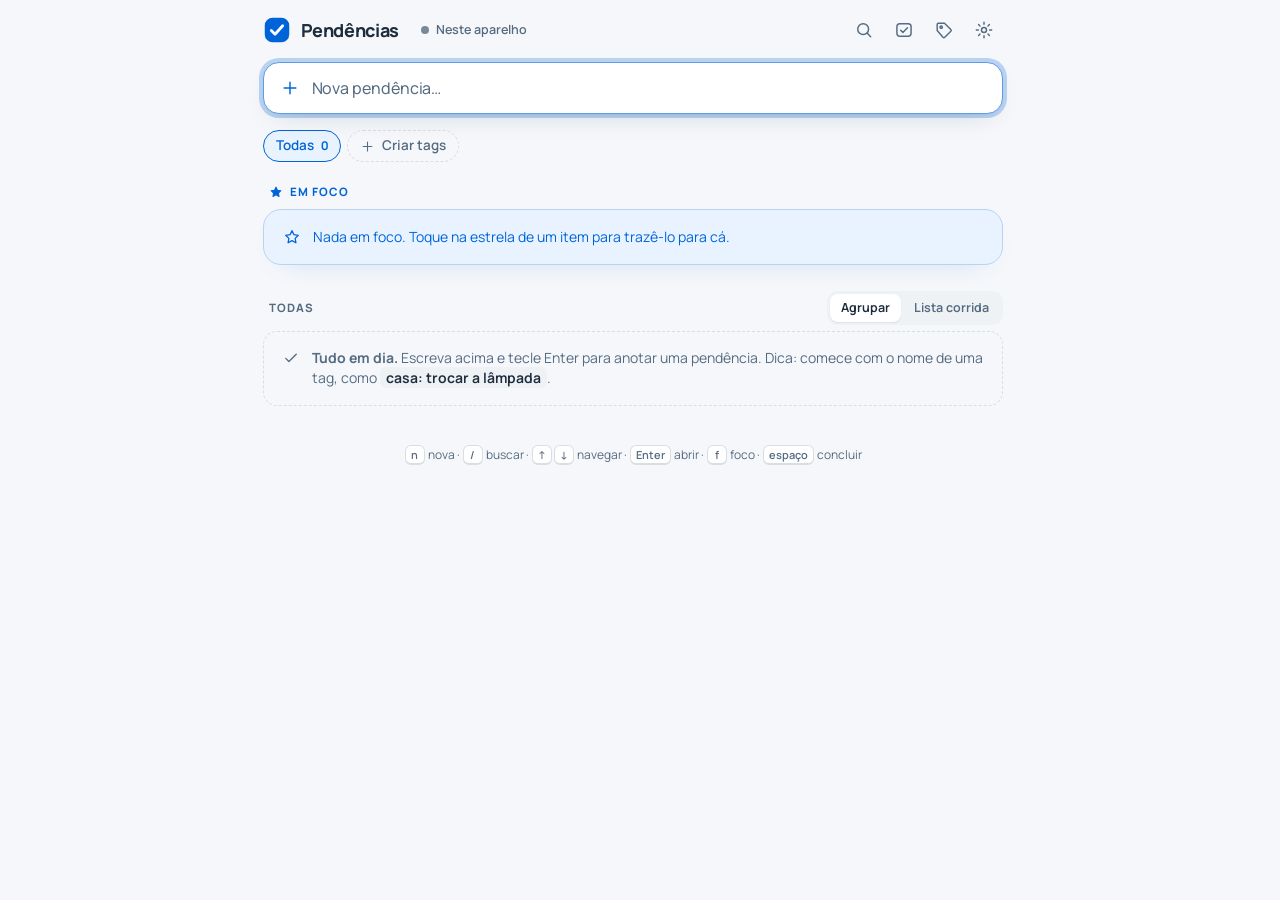
==== index.html @ 764d443d "Fatias 3 e 4: app local, paleta e sincronização" ====
<!doctype html>
<html lang="pt-BR">
<head>
  <meta charset="utf-8">
  <meta name="viewport" content="width=device-width, initial-scale=1, viewport-fit=cover">
  <title>Pendências</title>
  <meta name="description" content="Suas pendências, num lugar só.">
  <meta name="theme-color" content="#f5f7fa" media="(prefers-color-scheme: light)">
  <meta name="theme-color" content="#1c1f24" media="(prefers-color-scheme: dark)">
  <meta name="color-scheme" content="light dark">
  <link rel="icon" href="icons/icon.svg" type="image/svg+xml">
  <link rel="preload" href="fonts/manrope-var.woff2" as="font" type="font/woff2" crossorigin>
  <link rel="stylesheet" href="css/app.css">
  <script>
    // Tema antes do primeiro desenho, para não piscar.
    try {
      const t = localStorage.getItem('pend.tema');
      if (t === 'claro') document.documentElement.dataset.theme = 'light';
      if (t === 'escuro') document.documentElement.dataset.theme = 'dark';
    } catch (_) {}
  </script>
  <script type="module" src="js/app.js"></script>
</head>
<body>
  <svg width="0" height="0" style="position:absolute" aria-hidden="true">
    <defs>
      <symbol id="i-check" viewBox="0 0 24 24"><path d="M5 12.5l4.2 4.2L19 7"/></symbol>
      <symbol id="i-star" viewBox="0 0 24 24"><path d="M12 3.6l2.6 5.3 5.8.85-4.2 4.1 1 5.8L12 16.9l-5.2 2.75 1-5.8-4.2-4.1 5.8-.85z"/></symbol>
      <symbol id="i-search" viewBox="0 0 24 24"><circle cx="11" cy="11" r="6.5"/><path d="M20 20l-4.3-4.3"/></symbol>
      <symbol id="i-done" viewBox="0 0 24 24"><rect x="3.5" y="4.5" width="17" height="15" rx="3.5"/><path d="M8 12.2l2.7 2.7L16.2 9.4"/></symbol>
      <symbol id="i-tag" viewBox="0 0 24 24"><path d="M3.8 12.6V5.3c0-.8.7-1.5 1.5-1.5h7.3l7.6 7.6c.6.6.6 1.5 0 2.1l-7.3 7.3c-.6.6-1.5.6-2.1 0z"/><circle cx="8.6" cy="8.6" r="1.4"/></symbol>
      <symbol id="i-gear" viewBox="0 0 24 24"><circle cx="12" cy="12" r="3"/><path d="M12 2.8v2.4M12 18.8v2.4M21.2 12h-2.4M5.2 12H2.8M18.5 5.5l-1.7 1.7M7.2 16.8l-1.7 1.7M18.5 18.5l-1.7-1.7M7.2 7.2L5.5 5.5"/></symbol>
      <symbol id="i-note" viewBox="0 0 24 24"><path d="M5 5.5h14v10H10l-5 4z"/></symbol>
      <symbol id="i-wait" viewBox="0 0 24 24"><circle cx="12" cy="12" r="8.5"/><path d="M12 7.5V12l3 2"/></symbol>
      <symbol id="i-cal" viewBox="0 0 24 24"><rect x="4" y="5.5" width="16" height="14.5" rx="3"/><path d="M4 10h16M8.5 3.5v4M15.5 3.5v4"/></symbol>
      <symbol id="i-trash" viewBox="0 0 24 24"><path d="M4.5 7h15M10 7V4.8h4V7M6.5 7l.9 12.2c.1.8.7 1.3 1.5 1.3h6.2c.8 0 1.4-.5 1.5-1.3L17.5 7"/></symbol>
      <symbol id="i-x" viewBox="0 0 24 24"><path d="M6.5 6.5l11 11M17.5 6.5l-11 11"/></symbol>
      <symbol id="i-grip" viewBox="0 0 24 24"><circle cx="9" cy="7" r="1.2"/><circle cx="15" cy="7" r="1.2"/><circle cx="9" cy="12" r="1.2"/><circle cx="15" cy="12" r="1.2"/><circle cx="9" cy="17" r="1.2"/><circle cx="15" cy="17" r="1.2"/></symbol>
      <symbol id="i-chevron-up" viewBox="0 0 24 24"><path d="M6.5 14.5L12 9l5.5 5.5"/></symbol>
      <symbol id="i-plus"viewBox="0 0 24 24"><path d="M12 5v14M5 12h14"/></symbol>
      <symbol id="i-group" viewBox="0 0 24 24"><path d="M4 6h7M4 10.5h16M4 15h16M4 19.5h16" /></symbol>
      <symbol id="i-flat" viewBox="0 0 24 24"><path d="M4 6h16M4 10.5h16M4 15h16M4 19.5h16"/></symbol>
      <symbol id="i-undo" viewBox="0 0 24 24"><path d="M9 7L4.5 11.5 9 16"/><path d="M5 11.5h9.5a5 5 0 010 10H12"/></symbol>
      <symbol id="i-cloud" viewBox="0 0 24 24"><path d="M7.5 18.5h9.8a3.7 3.7 0 00.5-7.4 5.6 5.6 0 00-10.9-1.4A4.4 4.4 0 007.5 18.5z"/></symbol>
      <!-- Estilo inline com variáveis: seletores da página não alcançam o conteúdo de <use>. -->
      <symbol id="i-mark" viewBox="0 0 32 32"><rect x="2" y="2" width="28" height="28" rx="9" style="fill: var(--accent); stroke: none"/><path d="M9.5 16.5l4.3 4.3 8.7-9.6" style="stroke: var(--accent-ink); stroke-width: 3.2"/></symbol>
    </defs>
  </svg>

  <div class="app">
    <header class="topbar">
      <div class="bar">
        <a class="brand" href="./" aria-label="Pendências">
          <svg class="brand-mark" aria-hidden="true"><use href="#i-mark"/></svg>
          <span class="brand-name">Pendências</span>
        </a>
        <button class="sync" id="sync" type="button" data-state="local" title="Dados só neste aparelho">
          <span class="sync-dot"></span><span class="sync-label">Neste aparelho</span>
        </button>
        <nav class="tools" aria-label="Ferramentas">
          <button class="icon-btn" id="btn-busca" type="button" title="Buscar ( / )" aria-label="Buscar"><svg><use href="#i-search"/></svg></button>
          <button class="icon-btn" data-panel="concluidas" type="button" title="Concluídas" aria-label="Concluídas"><svg><use href="#i-done"/></svg></button>
          <button class="icon-btn" data-panel="tags" type="button" title="Tags" aria-label="Tags"><svg><use href="#i-tag"/></svg></button>
          <button class="icon-btn" data-panel="config" type="button" title="Configurações" aria-label="Configurações"><svg><use href="#i-gear"/></svg></button>
        </nav>
      </div>

      <!-- Um formulário por campo: com dois campos de texto e sem botão de envio no mesmo form,
           o navegador não envia ao apertar Enter (regra de "implicit submission" do HTML). -->
      <div class="capture">
        <form id="capture" autocomplete="off">
          <label class="capture-field" data-mode="nova">
            <svg class="capture-icon" aria-hidden="true"><use href="#i-plus"/></svg>
            <input id="capture-input" type="text" enterkeyhint="send" spellcheck="true"
                   placeholder="Nova pendência…" aria-label="Nova pendência">
            <kbd class="capture-kbd" aria-hidden="true">n</kbd>
          </label>
        </form>
        <form id="busca" role="search" autocomplete="off">
          <label class="capture-field" data-mode="busca" hidden>
            <svg class="capture-icon" aria-hidden="true"><use href="#i-search"/></svg>
            <input id="search-input" type="search" enterkeyhint="search"
                   placeholder="Buscar em títulos e observações…" aria-label="Buscar">
            <button class="capture-close" id="search-close" type="button" aria-label="Fechar busca"><svg><use href="#i-x"/></svg></button>
          </label>
        </form>
      </div>
    </header>

    <main class="main" id="main">
      <div class="chips" id="chips" role="toolbar" aria-label="Filtrar por tag"></div>

      <section class="section section-focus" id="sec-foco" aria-labelledby="h-foco">
        <h2 class="section-title" id="h-foco"><svg aria-hidden="true"><use href="#i-star"/></svg>Em foco</h2>
        <div class="zone" id="foco"></div>
      </section>

      <section class="section section-all" id="sec-todas" aria-labelledby="h-todas">
        <div class="section-head">
          <h2 class="section-title" id="h-todas">Todas</h2>
          <div class="seg" id="modo" role="group" aria-label="Modo da lista">
            <button type="button" data-modo="agrupar">Agrupar</button>
            <button type="button" data-modo="corrida">Lista corrida</button>
          </div>
        </div>
        <div id="todas"></div>
      </section>

      <p class="hint" id="hint">
        <kbd>n</kbd> nova · <kbd>/</kbd> buscar · <kbd>↑</kbd><kbd>↓</kbd> navegar ·
        <kbd>Enter</kbd> abrir · <kbd>f</kbd> foco · <kbd>espaço</kbd> concluir
      </p>
    </main>
  </div>

  <dialog class="panel" id="panel" aria-labelledby="panel-title" autofocus tabindex="-1">
    <div class="panel-grab" aria-hidden="true"><span></span></div>
    <header class="panel-head">
      <h2 id="panel-title"></h2>
      <button class="icon-btn" type="button" data-close aria-label="Fechar"><svg><use href="#i-x"/></svg></button>
    </header>
    <div class="panel-body" id="panel-body"></div>
  </dialog>

  <div class="toasts" id="toasts" role="status" aria-live="polite"></div>
</body>
</html>
---- css/app.css ----
/* Pendências — estilos
   Tokens em :root (claro: "Azul limpo"), redefinidos para o escuro ("Grafite") em
   prefers-color-scheme e em [data-theme=dark]. Tabela completa em docs/DESENHO.md.
   Contraste: todo texto ≥ 4.5:1 sobre o fundo em que aparece; elementos gráficos ≥ 3:1. */

@font-face {
  font-family: 'Manrope';
  src: url('../fonts/manrope-var.woff2') format('woff2');
  font-weight: 200 800;
  font-style: normal;
  font-display: swap;
}

:root {
  color-scheme: light;
  --bg: #f5f7fa;
  --surface: #ffffff;
  --surface-2: #eff2f5;
  --surface-3: #e3e8ed;
  --line: #d9dee3;
  --line-soft: #eef0f2;
  --text: #1d2d3e;
  --text-2: #556b82;
  --muted: #556b82;      /* texto suave: #8396a8 não passa AA como texto → usa o secundário */
  --muted-ui: #78899c;   /* bordas/ícones (checkbox vazio, estrela apagada): #8396a8 → 3:1 */
  --done: #556b82;       /* concluído riscado: #8396a8 → AA */
  --accent: #0064d9;
  --accent-ink: #ffffff;
  --accent-soft: #e8f3ff;
  --ring: rgb(0 100 217 / .25);
  --focus-bg: #e8f3ff;
  --focus-line: #b5d4f4;
  --focus-ink: #0064d9;
  --focus-shadow: 0 10px 30px -22px rgb(0 100 217 / .45);
  --star: #0064d9;
  --danger: #aa0808;
  --danger-ink: #ffffff;
  --danger-soft: #fdecec;
  --warn: #b34d00;       /* prazo hoje: #c35500 dá 4.2:1 no fundo → escurecido */
  --ok-fg: #256f3a;  --ok-bg: #e7f4eb;
  --aviso-fg: #b34d00; --aviso-bg: #fff1e3;
  --espera-fg: #8a3fb0; --espera-bg: #f4ebfa;
  --mark: #ffe7a3;
  --backdrop: rgb(29 45 62 / .35);
  --toast-bg: #1d2d3e;
  --toast-ink: #ffffff;
  --toast-acao: #8cc4ff;
  --shadow-1: 0 1px 2px rgb(29 45 62 / .06), 0 1px 1px rgb(29 45 62 / .03);
  --shadow-2: 0 1px 2px rgb(29 45 62 / .06), 0 10px 28px -14px rgb(29 45 62 / .25);
  --shadow-3: 0 2px 6px rgb(29 45 62 / .08), 0 24px 48px -18px rgb(29 45 62 / .32);

  /* Tags: cor forte no texto, rótulo branco com borda tingida */
  --tag-borda: 32%;
  --c1-fg: #0064d9; --c1-bg: #ffffff;   /* azul */
  --c2-fg: #0e7c86; --c2-bg: #ffffff;   /* verde-água */
  --c3-fg: #256f3a; --c3-bg: #ffffff;   /* verde */
  --c4-fg: #5a6e12; --c4-bg: #ffffff;   /* oliva */
  --c5-fg: #c35500; --c5-bg: #ffffff;   /* laranja (era âmbar) */
  --c6-fg: #7a5230; --c6-bg: #ffffff;   /* marrom (era terracota) */
  --c7-fg: #b8336a; --c7-bg: #ffffff;   /* rosa */
  --c8-fg: #8a3fb0; --c8-bg: #ffffff;   /* violeta */

  --radius: 14px;
  --font: 'Manrope', ui-sans-serif, system-ui, -apple-system, 'Segoe UI', Roboto, sans-serif;
  --row-h: 34px;
  --gutter: 20px;
  --ease: cubic-bezier(.2, .8, .2, 1);
  --ease-pop: cubic-bezier(.34, 1.56, .64, 1);
}

@media (prefers-color-scheme: dark) {
  :root:not([data-theme="light"]) {
    color-scheme: dark;
    --bg: #1c1f24;
    --surface: #23272d;
    --surface-2: #2a2e35;
    --surface-3: #343941;
    --line: #2c3036;
    --line-soft: #2c3036;
    --text: #e8eaed;
    --text-2: #959ca5;   /* #8b929b dá 4.3:1 nos campos (#2a2e35) → clareado */
    --muted: #959ca5;    /* texto suave: #5d646d não passa AA como texto → usa o secundário */
    --muted-ui: #6e757e; /* bordas/ícones: #5d646d → 3:1 */
    --done: #959ca5;     /* concluído riscado: #5d646d → AA */
    --accent: #c8f169;
    --accent-ink: #1c1f24;
    --accent-soft: #2f3a1e;
    --ring: rgb(200 241 105 / .30);
    --focus-bg: #262b22;
    --focus-line: #4a5a2a;
    --focus-ink: #c8f169;
    --focus-shadow: none;
    --star: #c8f169;
    --danger: #ff8a80;
    --danger-ink: #1c1f24;
    --danger-soft: #3a2626;
    --warn: #ffb36b;
    --ok-fg: #8fdc9a;  --ok-bg: #2c3036;
    --aviso-fg: #ffb36b; --aviso-bg: #2c3036;
    --espera-fg: #d4a5ff; --espera-bg: #2c3036;
    --mark: #4a5a2a;
    --backdrop: rgb(0 0 0 / .55);
    --toast-bg: #e8eaed;
    --toast-ink: #1c1f24;
    --toast-acao: #0050ad;
    --shadow-1: 0 1px 2px rgb(0 0 0 / .3);
    --shadow-2: 0 1px 2px rgb(0 0 0 / .35), 0 12px 30px -14px rgb(0 0 0 / .6);
    --shadow-3: 0 2px 8px rgb(0 0 0 / .4), 0 24px 50px -16px rgb(0 0 0 / .7);
    --tag-borda: 0%;
    --c1-fg: #7fc7ff; --c1-bg: #2c3036;
    --c2-fg: #6fd6d6; --c2-bg: #2c3036;
    --c3-fg: #8fdc9a; --c3-bg: #2c3036;
    --c4-fg: #c8d97a; --c4-bg: #2c3036;
    --c5-fg: #ffb36b; --c5-bg: #2c3036;
    --c6-fg: #d9b38c; --c6-bg: #2c3036;
    --c7-fg: #ff9ec4; --c7-bg: #2c3036;
    --c8-fg: #d4a5ff; --c8-bg: #2c3036;
  }
}

:root[data-theme="dark"] {
  color-scheme: dark;
  --bg: #1c1f24;
  --surface: #23272d;
  --surface-2: #2a2e35;
  --surface-3: #343941;
  --line: #2c3036;
  --line-soft: #2c3036;
  --text: #e8eaed;
  --text-2: #959ca5;
  --muted: #959ca5;
  --muted-ui: #6e757e;
  --done: #959ca5;
  --accent: #c8f169;
  --accent-ink: #1c1f24;
  --accent-soft: #2f3a1e;
  --ring: rgb(200 241 105 / .30);
  --focus-bg: #262b22;
  --focus-line: #4a5a2a;
  --focus-ink: #c8f169;
  --focus-shadow: none;
  --star: #c8f169;
  --danger: #ff8a80;
  --danger-ink: #1c1f24;
  --danger-soft: #3a2626;
  --warn: #ffb36b;
  --ok-fg: #8fdc9a;  --ok-bg: #2c3036;
  --aviso-fg: #ffb36b; --aviso-bg: #2c3036;
  --espera-fg: #d4a5ff; --espera-bg: #2c3036;
  --mark: #4a5a2a;
  --backdrop: rgb(0 0 0 / .55);
  --toast-bg: #e8eaed;
  --toast-ink: #1c1f24;
  --toast-acao: #0050ad;
  --shadow-1: 0 1px 2px rgb(0 0 0 / .3);
  --shadow-2: 0 1px 2px rgb(0 0 0 / .35), 0 12px 30px -14px rgb(0 0 0 / .6);
  --shadow-3: 0 2px 8px rgb(0 0 0 / .4), 0 24px 50px -16px rgb(0 0 0 / .7);
  --tag-borda: 0%;
  --c1-fg: #7fc7ff; --c1-bg: #2c3036;
  --c2-fg: #6fd6d6; --c2-bg: #2c3036;
  --c3-fg: #8fdc9a; --c3-bg: #2c3036;
  --c4-fg: #c8d97a; --c4-bg: #2c3036;
  --c5-fg: #ffb36b; --c5-bg: #2c3036;
  --c6-fg: #d9b38c; --c6-bg: #2c3036;
  --c7-fg: #ff9ec4; --c7-bg: #2c3036;
  --c8-fg: #d4a5ff; --c8-bg: #2c3036;
}

[data-cor="c1"] { --fg: var(--c1-fg); --tbg: var(--c1-bg); }
[data-cor="c2"] { --fg: var(--c2-fg); --tbg: var(--c2-bg); }
[data-cor="c3"] { --fg: var(--c3-fg); --tbg: var(--c3-bg); }
[data-cor="c4"] { --fg: var(--c4-fg); --tbg: var(--c4-bg); }
[data-cor="c5"] { --fg: var(--c5-fg); --tbg: var(--c5-bg); }
[data-cor="c6"] { --fg: var(--c6-fg); --tbg: var(--c6-bg); }
[data-cor="c7"] { --fg: var(--c7-fg); --tbg: var(--c7-bg); }
[data-cor="c8"] { --fg: var(--c8-fg); --tbg: var(--c8-bg); }
[data-cor="nenhuma"] { --fg: var(--muted-ui); --tbg: var(--surface-2); }

/* ------------------------------------------------------------------ base */

*, *::before, *::after { box-sizing: border-box; }
html { -webkit-text-size-adjust: 100%; text-size-adjust: 100%; scrollbar-gutter: stable; }
body {
  margin: 0;
  min-height: 100dvh;
  background: var(--bg);
  color: var(--text);
  font-family: var(--font);
  font-size: 15px;
  line-height: 1.45;
  font-optical-sizing: auto;
  -webkit-font-smoothing: antialiased;
  -moz-osx-font-smoothing: grayscale;
  -webkit-tap-highlight-color: transparent;
  overflow-x: hidden;
}
button, input, textarea, select { font: inherit; color: inherit; }
button { cursor: pointer; background: none; border: 0; padding: 0; }
button:disabled { cursor: default; }
[hidden] { display: none !important; }
:focus-visible { outline: 2px solid var(--accent); outline-offset: 2px; border-radius: 8px; }
input:focus-visible, textarea:focus-visible { outline: none; }
.num { font-variant-numeric: tabular-nums; font-feature-settings: 'tnum' 1; }
mark { background: var(--mark); color: inherit; border-radius: 3px; padding: 0 1px; }
kbd {
  display: inline-grid; place-items: center;
  min-width: 20px; height: 20px; padding: 0 5px;
  font: 600 11px/1 var(--font);
  color: var(--muted);
  background: var(--surface);
  border: 1px solid var(--line);
  border-bottom-width: 2px;
  border-radius: 6px;
}

svg {
  width: 20px; height: 20px; flex: none;
  fill: none; stroke: currentColor; stroke-width: 1.75;
  stroke-linecap: round; stroke-linejoin: round;
}
#i-grip circle { fill: currentColor; stroke: none; }

.app {
  max-width: 780px;
  margin: 0 auto;
  padding: 0 var(--gutter) calc(48px + env(safe-area-inset-bottom));
  padding-left: max(var(--gutter), env(safe-area-inset-left));
  padding-right: max(var(--gutter), env(safe-area-inset-right));
}

/* ------------------------------------------------------------------ topo */

.topbar {
  position: sticky;
  top: 0;
  z-index: 20;
  margin: 0 calc(-1 * var(--gutter));
  padding: env(safe-area-inset-top) var(--gutter) 0;
  background: color-mix(in srgb, var(--bg) 86%, transparent);
  backdrop-filter: saturate(1.4) blur(14px);
  -webkit-backdrop-filter: saturate(1.4) blur(14px);
}

.bar { display: flex; align-items: center; gap: 12px; height: 60px; }

.brand {
  display: flex; align-items: center; gap: 10px;
  color: var(--text); text-decoration: none;
  font-weight: 750; font-size: 18px; letter-spacing: -.02em;
}
.brand-mark { width: 28px; height: 28px; }
.brand-mark .mark-bg { fill: var(--accent); stroke: none; }
.brand-mark .mark-check { stroke: var(--accent-ink); stroke-width: 3.2; }

.sync {
  display: inline-flex; align-items: center; gap: 7px;
  height: 26px; padding: 0 10px;
  font-size: 12.5px; font-weight: 600; color: var(--muted);
  border-radius: 999px;
  transition: background .15s, color .15s;
}
.sync:hover { background: var(--surface-2); color: var(--text); }
.sync-dot { width: 8px; height: 8px; border-radius: 50%; background: var(--muted-ui); transition: background .2s; }
.sync[data-state="ok"] .sync-dot { background: var(--ok-fg); }
.sync[data-state="pendente"] .sync-dot { background: var(--warn); }
.sync[data-state="sincronizando"] .sync-dot { background: var(--accent); animation: pulsar 1s ease-in-out infinite; }
.sync[data-state="offline"] .sync-dot { background: transparent; box-shadow: inset 0 0 0 1.5px var(--muted-ui); }
.sync[data-state="erro"] { color: var(--danger); }
.sync[data-state="erro"] .sync-dot { background: var(--danger); }
@keyframes pulsar { 50% { transform: scale(.6); opacity: .5; } }

.tools { display: flex; gap: 2px; margin-left: auto; }
.icon-btn {
  display: inline-grid; place-items: center;
  width: 38px; height: 38px;
  color: var(--text-2);
  border-radius: 11px;
  transition: background .15s, color .15s;
}
.icon-btn:hover { background: var(--surface-2); color: var(--text); }
.icon-btn[aria-pressed="true"] { background: var(--surface-2); color: var(--accent); }
.icon-btn-sm { width: 32px; height: 32px; border-radius: 9px; }
.icon-btn-sm svg { width: 18px; height: 18px; }

/* Captura / busca */
.capture { padding: 2px 0 14px; }
.capture-field {
  display: flex; align-items: center; gap: 10px;
  height: 52px; padding: 0 12px 0 16px;
  background: var(--surface);
  border: 1px solid var(--line);
  border-radius: 16px;
  box-shadow: var(--shadow-1);
  transition: border-color .2s, box-shadow .2s;
  cursor: text;
}
.capture-field:focus-within { border-color: color-mix(in srgb, var(--accent) 55%, var(--line)); box-shadow: 0 0 0 4px var(--ring), var(--shadow-2); }
.capture-icon { color: var(--muted); width: 20px; height: 20px; transition: color .2s, transform .3s var(--ease); }
.capture-field:focus-within .capture-icon { color: var(--accent); }
.capture-field[data-mode="nova"]:focus-within .capture-icon { transform: rotate(90deg); }
.capture-field input {
  flex: 1; min-width: 0; height: 100%;
  border: 0; outline: 0; background: transparent;
  font-size: 16px; font-weight: 500; letter-spacing: -.005em;
}
.capture-field input::placeholder { color: var(--muted); font-weight: 450; }
.capture-field input::-webkit-search-cancel-button { display: none; }
.capture-field:focus-within .capture-kbd { opacity: 0; }
.capture-kbd { transition: opacity .2s; }
.capture-close { display: grid; place-items: center; width: 32px; height: 32px; border-radius: 9px; color: var(--muted); }
.capture-close:hover { background: var(--surface-2); color: var(--text); }

/* ------------------------------------------------------------------ chips */

.chips { display: flex; flex-wrap: wrap; gap: 6px; margin: 2px 0 22px; }
.chip {
  display: inline-flex; align-items: center; gap: 7px;
  height: 32px; padding: 0 12px;
  font-size: 13.5px; font-weight: 600; color: var(--text-2);
  background: var(--surface);
  border: 1px solid var(--line);
  border-radius: 999px;
  white-space: nowrap;
  transition: background .15s, color .15s, border-color .15s, transform .15s;
}
.chip:hover { border-color: var(--surface-3); color: var(--text); }
.chip:active { transform: scale(.97); }
.chip .dot { width: 8px; height: 8px; border-radius: 50%; background: var(--fg, var(--muted)); }
.chip-n { font-size: 12px; font-weight: 700; color: var(--muted); }
/* Chip ativo (filtro e tags do item): acento; a bolinha mantém a cor da tag. */
.chip[aria-pressed="true"] { background: var(--accent-soft); color: var(--accent); border-color: var(--accent); }
.chip[aria-pressed="true"] .chip-n { color: inherit; }
.chip-ghost { border-style: dashed; color: var(--muted); background: transparent; }
.chip-ghost svg { width: 15px; height: 15px; }
.chip-sm { height: 28px; padding: 0 10px; font-size: 13px; gap: 6px; }
.chip-pos {
  display: inline-grid; place-items: center; min-width: 16px; height: 16px; padding: 0 4px;
  font-size: 10.5px; font-weight: 800; border-radius: 99px;
  background: var(--accent); color: var(--accent-ink);
}

/* ------------------------------------------------------------------ seções */

.section { margin-bottom: 26px; }
.section-head { display: flex; align-items: center; justify-content: space-between; gap: 12px; margin-bottom: 6px; }
.section-title {
  display: flex; align-items: center; gap: 7px;
  margin: 0 0 8px; padding-left: 6px;
  font-size: 11.5px; font-weight: 750; letter-spacing: .1em; text-transform: uppercase;
  color: var(--muted);
}
.section-head .section-title { margin: 0; }
.section-title[data-n]:not([data-n=""])::after { content: attr(data-n); font-variant-numeric: tabular-nums; letter-spacing: 0; color: var(--muted); font-weight: 700; }
.section-focus .section-title { color: var(--focus-ink); }
.section-focus .section-title svg { width: 14px; height: 14px; fill: var(--star); stroke: var(--star); }

.section-focus .zone {
  background: var(--focus-bg);
  border: 1px solid var(--focus-line);
  border-radius: 18px;
  padding: 5px;
  box-shadow: var(--focus-shadow);
}

.seg { display: inline-flex; padding: 3px; background: var(--surface-2); border-radius: 11px; gap: 2px; }
.seg button {
  height: 28px; padding: 0 11px;
  font-size: 12.5px; font-weight: 650; color: var(--text-2);
  border-radius: 8px;
  transition: background .15s, color .15s, box-shadow .15s;
}
.seg button:hover { color: var(--text); }
.seg button[aria-pressed="true"] { background: var(--surface); color: var(--text); box-shadow: var(--shadow-1); }
.seg-full { display: flex; }
.seg-full button { flex: 1; height: 34px; font-size: 13.5px; }

/* Grupos */
.group + .group { margin-top: 10px; }
.group-head {
  display: flex; align-items: center; gap: 8px;
  padding: 6px 8px 2px;
  font-size: 12.5px; font-weight: 700; color: var(--text-2);
}
.group-head .dot { width: 8px; height: 8px; border-radius: 50%; background: var(--fg); }
.group-n { color: var(--muted); font-weight: 650; }
.group-rule { flex: 1; height: 1px; background: var(--line-soft); margin-left: 4px; }

/* ------------------------------------------------------------------ linhas */

.row {
  position: relative;
  border-radius: 11px;
  transition: background .15s, box-shadow .2s, opacity .4s, margin .25s var(--ease);
}
.line {
  display: flex; align-items: center; gap: 2px;
  min-height: var(--row-h);
  padding: 0 2px 0 2px;
  border-radius: 11px;
  user-select: none; -webkit-user-select: none;
  -webkit-touch-callout: none;
}
@media (hover: hover) {
  .row:not(.is-open):hover > .line { background: color-mix(in srgb, var(--surface-2) 80%, transparent); }
  .section-focus .row:not(.is-open):hover > .line { background: color-mix(in srgb, var(--focus-line) 35%, transparent); }
}
body.teclado .row.is-selected > .line { box-shadow: inset 0 0 0 1.5px color-mix(in srgb, var(--accent) 70%, transparent); }

.grip {
  position: absolute; left: -24px; top: 0;
  display: grid; place-items: center;
  width: 22px; height: var(--row-h);
  color: var(--muted-ui); opacity: 0;
  cursor: grab;
  transition: opacity .15s;
}
.grip svg { width: 16px; height: 16px; }
@media (hover: hover) { .row:not(.is-done):hover .grip { opacity: 1; } }
@media (hover: none) { .row .grip { display: none; } }

/* Checkbox */
.check { display: grid; place-items: center; width: 34px; height: 32px; flex: none; border-radius: 10px; }
.check-box {
  display: grid; place-items: center;
  width: 19px; height: 19px;
  border: 1.6px solid var(--muted-ui);
  border-radius: 6.5px;
  transition: background .2s, border-color .2s, transform .2s;
}
.check:hover .check-box { border-color: var(--accent); }
.check-box svg {
  width: 13px; height: 13px; stroke: var(--accent-ink); stroke-width: 3;
  stroke-dasharray: 22; stroke-dashoffset: 22;
  transition: stroke-dashoffset .28s var(--ease) .05s;
}
.is-done .check-box { background: var(--accent); border-color: var(--accent); }
.is-done .check-box svg { stroke-dashoffset: 0; }
.anim-feito .check-box { animation: pop .42s var(--ease-pop); }

/* Conteúdo */
.line-main {
  display: flex; align-items: center; gap: 8px;
  flex: 1; min-width: 0; min-height: var(--row-h);
  padding: 0 4px;
  cursor: pointer;
}
.title {
  flex: 0 1 auto; min-width: 0;
  overflow: hidden; white-space: nowrap; text-overflow: ellipsis;
  font-weight: 520; letter-spacing: -.005em;
}
.title-text {
  background: linear-gradient(currentColor, currentColor) no-repeat 0 58% / 0 1.4px;
  transition: background-size .35s var(--ease), color .3s;
}
.is-done .title-text { background-size: 100% 1.4px; color: var(--done); }
.line-tags { display: flex; gap: 4px; flex: none; }
.line-tags:empty { display: none; }
.tag {
  display: inline-flex; align-items: center;
  height: 20px; padding: 0 7px;
  border: 1px solid color-mix(in srgb, var(--fg, var(--muted-ui)) var(--tag-borda), transparent);
  font-size: 11.5px; font-weight: 700; letter-spacing: .005em;
  color: var(--fg, var(--text-2)); background: var(--tbg, var(--surface-2));
  border-radius: 6px;
  white-space: nowrap;
}
.tag-mais { color: var(--muted); background: var(--surface-2); }

.meta {
  display: flex; align-items: center; gap: 12px;
  margin-left: auto; padding-left: 8px;
  font-size: 12.5px; font-weight: 600; color: var(--muted);
  flex: none;
}
.meta:empty { display: none; }
.meta-item { display: inline-flex; align-items: center; gap: 4px; white-space: nowrap; }
.meta-item svg { width: 14px; height: 14px; stroke-width: 1.9; }
.meta-espera { color: var(--espera-fg); }
.prazo-hoje { color: var(--warn); }
.prazo-vencido { color: var(--danger); }
.meta-trecho {
  max-width: 220px; overflow: hidden; text-overflow: ellipsis; white-space: nowrap;
  font-weight: 500; font-style: italic;
}

/* Estrela */
.star {
  display: grid; place-items: center;
  width: 36px; height: 32px; flex: none;
  color: var(--muted-ui);
  border-radius: 10px;
  transition: color .15s;
}
.star svg { width: 18px; height: 18px; transition: fill .2s, stroke .2s; }
.star:hover { color: var(--star); }
.star:disabled { visibility: hidden; }
.is-focus .star svg { fill: var(--star); stroke: var(--star); }
@media (hover: hover) {
  .row:not(.is-focus):not(:hover):not(.is-open) .star { color: transparent; }
  body.teclado .row.is-selected .star { color: var(--muted-ui); }
}
.anim-foco .star svg { animation: pop-estrela .5s var(--ease-pop); }

/* Item expandido: a linha de cima continua mostrando o título (toque nela recolhe) e ganha o
   botão "Fechar"; o título editável é o primeiro campo do detalhe. */
.row.is-open {
  background: var(--surface);
  box-shadow: var(--shadow-2);
  margin: 8px -6px;
  border: 1px solid var(--line);
}
.section-focus .row.is-open { margin: 6px 0; }
.row.is-open > .line { border-radius: 11px 11px 0 0; min-height: 46px; }
.row.is-open .line-main { min-height: 46px; }
.row.is-open .title { white-space: normal; font-weight: 650; }
.row.is-open .line-tags, .row.is-open .meta { display: none; }

.fechar {
  display: none; place-items: center;
  width: 36px; height: 32px; flex: none;
  color: var(--text-2);
  border-radius: 10px;
}
.fechar svg { width: 20px; height: 20px; }
.fechar:hover { background: var(--surface-2); color: var(--text); }
.row.is-open .fechar { display: grid; }

.detail {
  padding: 2px 14px 14px 40px;
  animation: abrir .26s var(--ease);
}
.d-field { display: grid; gap: 4px; margin-bottom: 10px; cursor: text; }
.d-title {
  display: block; width: 100%;
  padding: 7px 10px;
  font-size: 15.5px; font-weight: 600; letter-spacing: -.005em; line-height: 1.4;
  border: 1px solid var(--line); border-radius: 10px; background: var(--surface);
  resize: none; overflow: hidden;
  transition: border-color .15s, box-shadow .15s;
}
.d-title:hover { border-color: var(--muted-ui); }
.d-title:focus { border-color: var(--accent); box-shadow: 0 0 0 3px var(--ring); }

.obs-list { list-style: none; margin: 4px 0 6px; padding: 0; }
.obs {
  display: grid; grid-template-columns: 24px 40px 1fr 28px; align-items: start; gap: 4px;
  padding: 3px 0;
  font-size: 14px; line-height: 1.45;
}
.obs-tipo {
  display: grid; place-items: center;
  width: 22px; height: 22px; margin-top: -1px;
  border-radius: 50%;
}
.obs-tipo svg {
  width: 16px; height: 16px; padding: 2px;
  border-radius: 50%;
  border: 1.5px solid var(--muted-ui);
  stroke: transparent; stroke-width: 3;
  transition: background .2s, border-color .2s, stroke .2s;
}
.obs-tipo:hover svg { border-color: var(--accent); }
.obs-ok .obs-tipo svg { background: var(--accent); border-color: var(--accent); stroke: var(--accent-ink); }
.obs-ok .obs-texto { color: var(--text-2); }
.obs-data { padding-top: 1px; font-size: 12.5px; font-weight: 650; color: var(--muted); }
.obs-texto { overflow-wrap: anywhere; }
.obs-x {
  display: grid; place-items: center; width: 26px; height: 22px;
  color: var(--muted-ui); border-radius: 7px; opacity: 0;
  transition: opacity .15s, background .15s;
}
.obs-x svg { width: 14px; height: 14px; }
.obs:hover .obs-x, .obs-x:focus-visible { opacity: 1; }
.obs-x:hover { background: var(--danger-soft); color: var(--danger); }
@media (hover: none) { .obs-x { opacity: 1; } }

.obs-new {
  display: flex; align-items: center; gap: 8px;
  height: 38px; padding: 0 10px;
  margin-left: -10px;
  background: var(--surface-2);
  border-radius: 10px;
  border: 1px solid transparent;
  transition: border-color .15s, background .15s, box-shadow .15s;
  cursor: text;
}
.obs-new svg { width: 16px; height: 16px; color: var(--muted); }
.obs-new input { flex: 1; min-width: 0; border: 0; outline: 0; background: transparent; font-size: 14.5px; }
.obs-new input::placeholder { color: var(--muted); }
.obs-new:focus-within { background: var(--surface); border-color: color-mix(in srgb, var(--accent) 45%, var(--line)); box-shadow: 0 0 0 3px var(--ring); }

.d-tags { display: flex; flex-wrap: wrap; align-items: center; gap: 6px; margin: 14px 0 0; }
.d-label { font-size: 11.5px; font-weight: 750; letter-spacing: .08em; text-transform: uppercase; color: var(--muted); margin-right: 4px; }
.d-tags .chip { background: transparent; }

.d-foot { display: flex; flex-wrap: wrap; align-items: center; gap: 8px; margin-top: 14px; padding-top: 12px; border-top: 1px solid var(--line-soft); }
.spacer { flex: 1; }
.pill-group { display: inline-flex; align-items: center; }
.pill {
  display: inline-flex; align-items: center; gap: 6px;
  height: 32px; padding: 0 11px;
  font-size: 13px; font-weight: 650; color: var(--text-2);
  border: 1px solid var(--line); border-radius: 10px;
  background: transparent;
  transition: background .15s, color .15s, border-color .15s;
  cursor: pointer;
}
.pill svg { width: 16px; height: 16px; }
.pill:hover { border-color: var(--surface-3); color: var(--text); }
.pill.is-on { background: var(--surface-2); color: var(--text); border-color: transparent; }
button.pill.is-on { background: var(--espera-bg); color: var(--espera-fg); }
.pill-rotulo { color: var(--muted); font-weight: 650; }
.pill input[type="date"] {
  border: 0; outline: 0; background: transparent; color: inherit;
  font-size: 13px; font-weight: 650; font-variant-numeric: tabular-nums;
  min-width: 0; padding: 0;
}
.pill:not(.is-on) input[type="date"]::-webkit-datetime-edit { color: var(--muted); }
.pill input[type="date"]::-webkit-calendar-picker-indicator { opacity: .5; cursor: pointer; margin-left: 2px; }
.pill-x { display: grid; place-items: center; width: 26px; height: 26px; margin-left: 2px; border-radius: 8px; color: var(--muted); }
.pill-x svg { width: 14px; height: 14px; }
.pill-x:hover { background: var(--surface-2); color: var(--text); }

.link-danger {
  display: inline-flex; align-items: center; gap: 6px;
  height: 32px; padding: 0 10px;
  font-size: 13px; font-weight: 650; color: var(--muted);
  border-radius: 10px;
}
.link-danger svg { width: 16px; height: 16px; }
.link-danger:hover { color: var(--danger); background: var(--danger-soft); }
.confirm { display: inline-flex; align-items: center; gap: 8px; font-size: 13.5px; font-weight: 600; animation: surgir .2s var(--ease); }

/* Botões */
.btn {
  display: inline-flex; align-items: center; justify-content: center; gap: 6px;
  height: 38px; padding: 0 14px;
  font-size: 14px; font-weight: 650; color: var(--text);
  background: var(--surface-2);
  border: 1px solid var(--line);
  border-radius: 11px;
  white-space: nowrap;
  transition: background .15s, border-color .15s, transform .1s;
}
.btn:hover { background: var(--surface-3); }
.btn:active { transform: scale(.98); }
.btn svg { width: 16px; height: 16px; }
.btn-sm { height: 30px; padding: 0 11px; font-size: 13px; border-radius: 9px; }
.btn-primary { background: var(--accent); color: var(--accent-ink); border-color: transparent; }
.btn-primary:hover { background: color-mix(in srgb, var(--accent) 88%, var(--text)); }
.btn-danger { background: var(--danger); color: var(--danger-ink); border-color: transparent; }
.btn-danger:hover { background: color-mix(in srgb, var(--danger) 88%, var(--text)); }
.btn-block { width: 100%; margin-top: 12px; }

/* Estados vazios */
.empty {
  display: flex; align-items: flex-start; gap: 12px;
  padding: 16px 18px;
  font-size: 14px; color: var(--text-2);
  border: 1.5px dashed var(--line);
  border-radius: 14px;
}
.empty svg { width: 18px; height: 18px; margin-top: 1px; color: var(--muted); }
.empty em { font-style: normal; font-weight: 650; color: var(--text); background: var(--surface-2); padding: 1px 6px; border-radius: 6px; }
.section-focus .empty { border: 0; padding: 12px 14px; color: var(--focus-ink); }
.section-focus .empty svg { color: var(--star); }
.empty-erro { margin-top: 40px; border-color: var(--danger); color: var(--danger); }

.hint { margin: 36px 0 0; text-align: center; font-size: 12px; color: var(--muted); line-height: 2.2; }
.hint kbd { margin: 0 1px; }
@media (hover: none), (max-width: 640px) { .hint { display: none; } }

/* Arraste */
.row.arrastando {
  z-index: 10;
  background: var(--surface);
  box-shadow: var(--shadow-3);
  transition: box-shadow .2s, background .2s;
  cursor: grabbing;
  opacity: 1;
}
.zona-arraste > .row:not(.arrastando),
.zona-arraste > .tag-row:not(.arrastando) { transition: transform .2s var(--ease); }
body.arrastando-algo { cursor: grabbing; user-select: none; -webkit-user-select: none; }

/* ------------------------------------------------------------------ painel */

.panel {
  position: fixed;
  inset: 0 0 0 auto;
  width: min(440px, 100vw);
  height: 100dvh; max-height: none; max-width: none;
  margin: 0; padding: 0;
  color: var(--text);
  background: var(--surface);
  border: 0; border-left: 1px solid var(--line);
  box-shadow: var(--shadow-3);
  flex-direction: column;
  overscroll-behavior: contain;
  outline: none;
}
.panel[open] { display: flex; animation: gaveta-entra .32s var(--ease); }
.panel.saindo { animation: gaveta-sai .22s ease-in forwards; }
.panel::backdrop { background: var(--backdrop); animation: fundo .3s ease; }
.panel.saindo::backdrop { animation: fundo .22s ease reverse forwards; }
.panel-grab { display: none; }
.panel-head {
  display: flex; align-items: center; justify-content: space-between;
  padding: calc(18px + env(safe-area-inset-top)) 16px 6px 24px;
}
.panel-head h2 { margin: 0; font-size: 20px; font-weight: 750; letter-spacing: -.02em; }
.panel-body { flex: 1; overflow-y: auto; padding: 6px 24px calc(32px + env(safe-area-inset-bottom)); }

.p-section { margin-top: 22px; }
.p-section:first-child { margin-top: 8px; }
.p-label { margin: 0 0 10px; font-size: 11.5px; font-weight: 750; letter-spacing: .1em; text-transform: uppercase; color: var(--muted); }
.p-intro, .p-nota { font-size: 13px; color: var(--muted); margin: 4px 0 18px; }
.p-nota { margin: 16px 0 0; }
.p-erro { margin: 8px 0 0; font-size: 13px; font-weight: 600; color: var(--danger); }
.p-vazio { display: grid; justify-items: center; gap: 6px; text-align: center; padding: 40px 12px; color: var(--text-2); }
.p-vazio svg { width: 30px; height: 30px; color: var(--muted); margin-bottom: 6px; }
.p-vazio p { margin: 0; font-size: 14px; color: var(--muted); max-width: 30ch; }

.card { padding: 14px 16px; background: var(--surface-2); border-radius: 14px; }
.card-soft { display: flex; gap: 12px; align-items: flex-start; }
.card-soft p { margin: 4px 0 0; font-size: 13.5px; color: var(--text-2); }
.card-icon { width: 22px; height: 22px; color: var(--accent); margin-top: 1px; }
.card-row { display: flex; align-items: center; justify-content: space-between; gap: 12px; font-weight: 600; }
.card-nota { margin: 8px 0 0; font-size: 13px; color: var(--muted); }
.card .btn { margin-top: 10px; }
.status { display: inline-flex; align-items: center; gap: 6px; font-size: 12.5px; font-weight: 700; padding: 3px 10px; border-radius: 99px; white-space: nowrap; }
.status::before { content: ''; width: 7px; height: 7px; border-radius: 50%; background: currentColor; }
.status-ok { color: var(--ok-fg); background: var(--ok-bg); }
.status-aviso { color: var(--aviso-fg); background: var(--aviso-bg); }
.status-neutro { color: var(--text-2); background: var(--surface); }
.status-erro { color: var(--danger); background: var(--danger-soft); }
.texto-perigo { color: var(--danger); }

/* Conexão com a planilha */
.form-conexao { display: grid; gap: 12px; margin-top: 14px; }
.campo { display: grid; gap: 5px; }
.campo-rotulo { font-size: 13px; font-weight: 650; color: var(--text-2); }
.campo-linha { display: flex; gap: 8px; }
.campo input {
  width: 100%; min-width: 0; height: 40px; padding: 0 12px;
  font-size: 14.5px; font-variant-numeric: tabular-nums;
  background: var(--surface); color: var(--text);
  border: 1px solid var(--line); border-radius: 10px; outline: 0;
  transition: border-color .15s, box-shadow .15s;
}
.campo input::placeholder { color: var(--muted); }
.campo input:focus { border-color: var(--accent); box-shadow: 0 0 0 3px var(--ring); }
.campo-linha .btn { margin: 0; height: 40px; flex: none; }
.form-conexao > .btn { justify-self: start; }
.form-conexao .card-nota { margin: 0; }

/* Confirmações inline (primeira sincronização, apagar dados) */
.card-alerta {
  margin-top: 12px; padding: 14px 16px;
  background: var(--surface); border: 1px solid var(--line); border-left: 3px solid var(--danger);
  border-radius: 12px;
  font-size: 14px; animation: surgir .2s var(--ease);
}
.card-alerta p { margin: 0; }
.botoes { display: flex; flex-wrap: wrap; gap: 8px; margin-top: 12px; }
.botoes .btn { margin: 0; }
.card .link-danger { margin-top: 10px; margin-left: -10px; }

.atalhos { display: grid; grid-template-columns: auto 1fr; gap: 8px 14px; margin: 0; font-size: 13.5px; align-items: center; }
.atalhos dt { display: flex; gap: 3px; }
.atalhos dd { margin: 0; color: var(--text-2); }
@media (hover: none) { .p-atalhos { display: none; } }

/* Concluídas */
.day + .day { margin-top: 20px; }
.done-list { list-style: none; margin: 0; padding: 0; }
.done-item { display: flex; align-items: center; gap: 10px; padding: 8px 0; border-bottom: 1px solid var(--line-soft); }
.done-item:last-child { border-bottom: 0; }
.done-check { display: grid; place-items: center; width: 19px; height: 19px; flex: none; border-radius: 6.5px; background: var(--accent); }
.done-check svg { width: 13px; height: 13px; stroke: var(--accent-ink); stroke-width: 3; }
.done-main { flex: 1; min-width: 0; display: grid; gap: 3px; }
.done-title { font-weight: 550; color: var(--text-2); overflow-wrap: anywhere; }
.done-meta { display: flex; flex-wrap: wrap; align-items: center; gap: 5px; font-size: 12px; font-weight: 600; color: var(--muted); }

/* Tags */
.tag-new { display: flex; gap: 8px; }
.tag-new input {
  flex: 1; min-width: 0; height: 40px; padding: 0 12px;
  background: var(--surface-2); border: 1px solid transparent; border-radius: 11px; outline: 0;
  font-size: 15px;
  transition: border-color .15s, background .15s, box-shadow .15s;
}
.tag-new input:focus { background: var(--surface); border-color: color-mix(in srgb, var(--accent) 45%, var(--line)); box-shadow: 0 0 0 3px var(--ring); }
.tag-list { list-style: none; margin: 18px 0 0; padding: 0; }
.tag-row {
  position: relative;
  display: flex; flex-wrap: wrap; align-items: center; gap: 6px;
  min-height: 48px; padding: 4px 0;
  border-bottom: 1px solid var(--line-soft);
  background: var(--surface);
}
.tag-row:last-child { border-bottom: 0; }
.tag-row .grip { position: static; color: var(--muted-ui); height: 36px; width: 24px; touch-action: none; display: grid; }
.tag-row.arrastando { box-shadow: var(--shadow-3); border-radius: 12px; z-index: 5; }
.swatch {
  width: 22px; height: 22px; flex: none;
  border-radius: 50%;
  background: var(--fg);
  box-shadow: inset 0 0 0 3px var(--tbg);
  transition: transform .15s var(--ease-pop);
}
.swatch:hover { transform: scale(1.12); }
.tag-nome {
  flex: 1; min-width: 0; height: 36px; padding: 0 8px;
  font-size: 15px; font-weight: 600;
  border: 1px solid transparent; border-radius: 9px; background: transparent; outline: 0;
}
.tag-nome:hover { background: var(--surface-2); }
.tag-nome:focus { background: var(--surface); border-color: color-mix(in srgb, var(--accent) 45%, var(--line)); box-shadow: 0 0 0 3px var(--ring); }
.tag-uso { font-size: 12.5px; font-weight: 700; color: var(--muted); min-width: 22px; text-align: right; }
.tag-row .icon-btn:hover { color: var(--danger); background: var(--danger-soft); }
.palette { flex-basis: 100%; display: flex; flex-wrap: wrap; gap: 10px; padding: 6px 0 8px 30px; animation: surgir .2s var(--ease); }
.palette .swatch { width: 28px; height: 28px; }
.palette .swatch[aria-pressed="true"] { box-shadow: inset 0 0 0 3px var(--tbg), 0 0 0 2px var(--surface), 0 0 0 4px var(--fg); }
.tag-confirm { padding: 8px 4px; gap: 8px; font-size: 14px; font-weight: 600; }
.tag-confirm small { font-weight: 500; color: var(--muted); font-size: 13px; }

/* ------------------------------------------------------------------ avisos */

.toasts {
  position: fixed; z-index: 50;
  left: 50%; bottom: calc(20px + env(safe-area-inset-bottom));
  transform: translateX(-50%);
  display: grid; gap: 8px; justify-items: center;
  width: min(520px, calc(100vw - 24px));
  pointer-events: none;
}
.toast {
  display: flex; align-items: center; gap: 4px;
  max-width: 100%;
  padding: 6px 6px 6px 16px;
  font-size: 14px; font-weight: 550;
  color: var(--toast-ink); background: var(--toast-bg);
  border-radius: 14px;
  box-shadow: var(--shadow-3);
  pointer-events: auto;
  animation: toast-entra .32s var(--ease);
}
.toast.saindo { animation: toast-sai .2s ease-in forwards; }
.toast-msg { padding: 6px 6px 6px 0; }
.toast-acao { height: 32px; padding: 0 10px; font-weight: 750; color: var(--toast-acao); border-radius: 9px; white-space: nowrap; }
.toast-acao:hover { background: color-mix(in srgb, var(--toast-ink) 10%, transparent); }
.toast-x { width: 30px; height: 32px; font-size: 18px; line-height: 1; color: color-mix(in srgb, var(--toast-ink) 55%, transparent); border-radius: 9px; }
.toast-x:hover { color: var(--toast-ink); }
.toast-erro { box-shadow: inset 3px 0 0 var(--danger), var(--shadow-3); }

/* ------------------------------------------------------------------ animações */

.anim-entrou { animation: entrar .5s var(--ease); }
.anim-entrou > .line { animation: realce 1.4s ease-out; }

@keyframes pop { 0% { transform: scale(1); } 40% { transform: scale(.82); } 75% { transform: scale(1.12); } 100% { transform: scale(1); } }
@keyframes pop-estrela { 0% { transform: scale(1) rotate(0); } 35% { transform: scale(.7) rotate(-12deg); } 70% { transform: scale(1.3) rotate(8deg); } 100% { transform: scale(1) rotate(0); } }
@keyframes entrar { from { opacity: 0; transform: translateY(-8px); } to { opacity: 1; transform: none; } }
@keyframes realce { from { background: var(--accent-soft); } to { background: transparent; } }
@keyframes abrir { from { opacity: 0; transform: translateY(-4px); } to { opacity: 1; transform: none; } }
@keyframes surgir { from { opacity: 0; } to { opacity: 1; } }
@keyframes fundo { from { opacity: 0; } to { opacity: 1; } }
@keyframes gaveta-entra { from { transform: translateX(40px); opacity: 0; } to { transform: none; opacity: 1; } }
@keyframes gaveta-sai { to { transform: translateX(40px); opacity: 0; } }
@keyframes folha-entra { from { transform: translateY(100%); } to { transform: none; } }
@keyframes folha-sai { to { transform: translateY(100%); } }
@keyframes toast-entra { from { opacity: 0; transform: translateY(12px) scale(.98); } to { opacity: 1; transform: none; } }
@keyframes toast-sai { to { opacity: 0; transform: translateY(8px) scale(.98); } }

/* ------------------------------------------------------------------ celular */

@media (max-width: 640px) {
  :root { --row-h: 48px; --gutter: 14px; }
  body { font-size: 15.5px; }
  .bar { height: 56px; gap: 6px; }
  .brand-name { font-size: 17px; }
  .sync { padding: 0 6px; }
  .sync-label { display: none; }
  .tools { gap: 0; }
  .icon-btn { width: 42px; height: 42px; }
  .capture { padding-bottom: 10px; }
  .capture-field { height: 50px; }
  .capture-kbd { display: none; }

  .chips {
    flex-wrap: nowrap; overflow-x: auto;
    margin: 4px calc(-1 * var(--gutter)) 18px;
    padding: 0 var(--gutter) 2px;
    scrollbar-width: none;
    scroll-padding: 0 var(--gutter);
  }
  .chips::-webkit-scrollbar { display: none; }
  .chip { height: 34px; }

  .line { align-items: flex-start; }
  .check, .star { height: var(--row-h); width: 40px; }
  .line-main { flex-wrap: wrap; align-content: center; row-gap: 3px; column-gap: 8px; padding: 7px 2px; }
  .title { flex: 1 1 100%; white-space: normal; display: -webkit-box; -webkit-line-clamp: 2; -webkit-box-orient: vertical; line-height: 1.35; }
  .line-tags { order: 2; }
  .meta { order: 3; margin-left: 0; padding-left: 0; gap: 10px; font-size: 12px; }
  .tag { height: 19px; font-size: 11px; }
  .meta-rotulo { display: none; }
  .meta-trecho { max-width: 60vw; }

  .row.is-open { margin: 8px -4px; }
  .detail { padding: 0 12px 14px 14px; }
  .fechar { width: 44px; height: var(--row-h); }
  .fechar svg { width: 22px; height: 22px; }
  .obs { grid-template-columns: 26px 42px 1fr 30px; padding: 5px 0; font-size: 14.5px; }
  .obs-tipo { width: 26px; height: 26px; }
  .obs-x { width: 30px; height: 26px; }
  .obs-new { margin-left: 0; height: 44px; }
  .pill, .link-danger, .btn-sm { height: 38px; }

  /* Painel como folha de baixo */
  .panel {
    inset: auto 0 0 0;
    width: 100%; height: auto; max-height: 90dvh;
    border-left: 0; border-top: 1px solid var(--line);
    border-radius: 22px 22px 0 0;
  }
  .panel[open] { animation: folha-entra .36s var(--ease); }
  .panel.saindo { animation: folha-sai .24s ease-in forwards; }
  .panel.puxando { transition: none; animation: none; }
  .panel-grab { display: grid; place-items: center; height: 22px; touch-action: none; cursor: grab; }
  .panel-grab span { width: 40px; height: 5px; border-radius: 99px; background: var(--surface-3); }
  .panel-head { padding: 0 10px 4px 20px; touch-action: none; }
  .panel-body { padding: 4px 20px calc(28px + env(safe-area-inset-bottom)); }
  .tag-row { min-height: 54px; }
  .tag-row .grip { width: 32px; height: 44px; }
  .tag-nome { height: 42px; }
  .done-item { padding: 10px 0; }

  .toasts { bottom: calc(14px + env(safe-area-inset-bottom)); }
}

@media (prefers-reduced-motion: reduce) {
  *, *::before, *::after {
    animation-duration: .01ms !important;
    animation-iteration-count: 1 !important;
    transition-duration: .01ms !important;
    scroll-behavior: auto !important;
  }
}
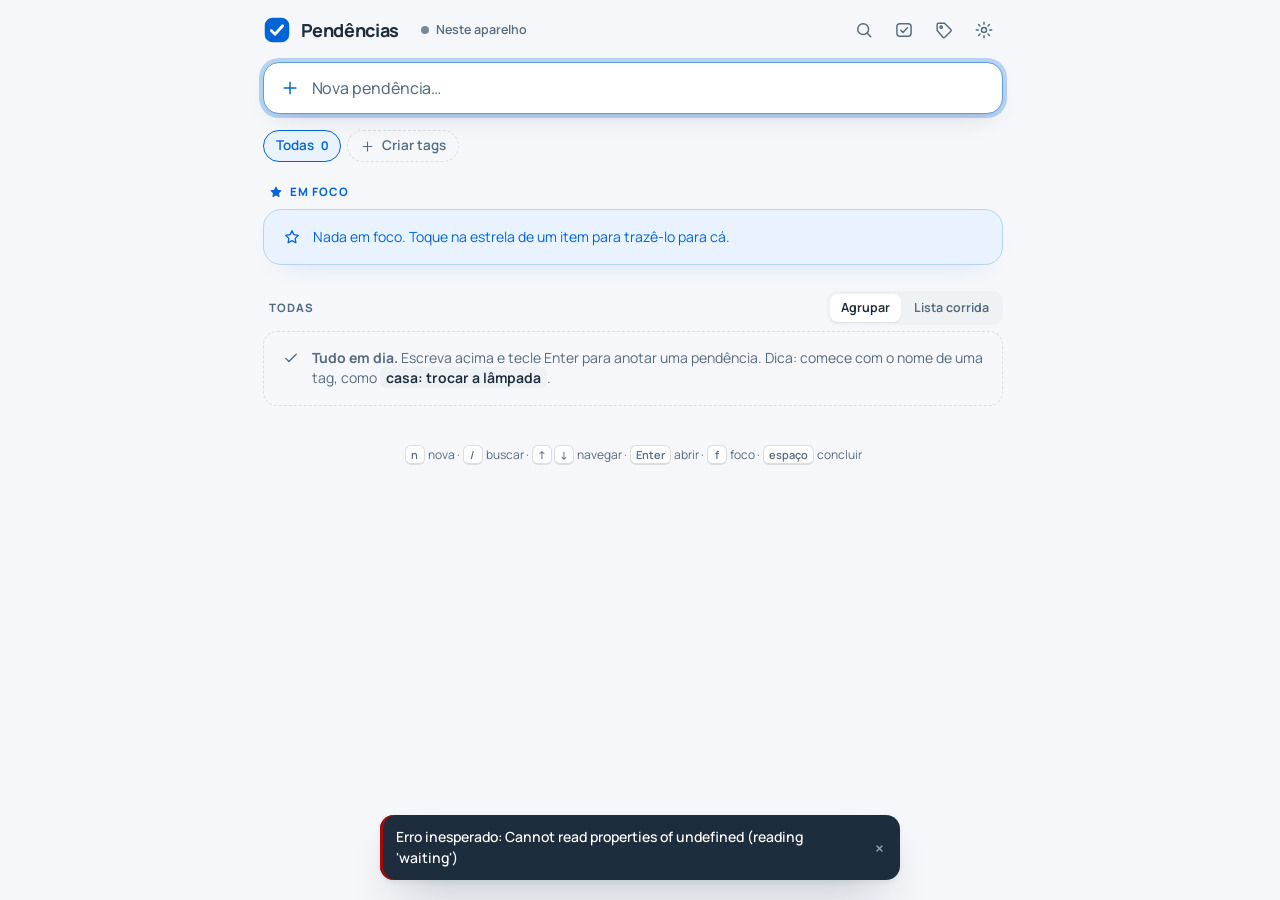
==== commit 43f8ef91: "Fatia 5: PWA e publicação no GitHub Pages" ====
--- a/index.html
+++ b/index.html
@@ -8,7 +8,9 @@
   <meta name="theme-color" content="#f5f7fa" media="(prefers-color-scheme: light)">
   <meta name="theme-color" content="#1c1f24" media="(prefers-color-scheme: dark)">
   <meta name="color-scheme" content="light dark">
+  <link rel="manifest" href="manifest.webmanifest">
   <link rel="icon" href="icons/icon.svg" type="image/svg+xml">
+  <link rel="apple-touch-icon" href="icons/apple-touch-icon.png">
   <link rel="preload" href="fonts/manrope-var.woff2" as="font" type="font/woff2" crossorigin>
   <link rel="stylesheet" href="css/app.css">
   <script>
--- a/css/app.css
+++ b/css/app.css
@@ -949,3 +949,7 @@
     scroll-behavior: auto !important;
   }
 }
+
+/* Configurações → Aplicativo */
+.card-row-acao { margin-top: 10px; font-size: 14px; font-weight: 600; color: var(--accent); }
+.card-row-acao .btn { margin: 0; }
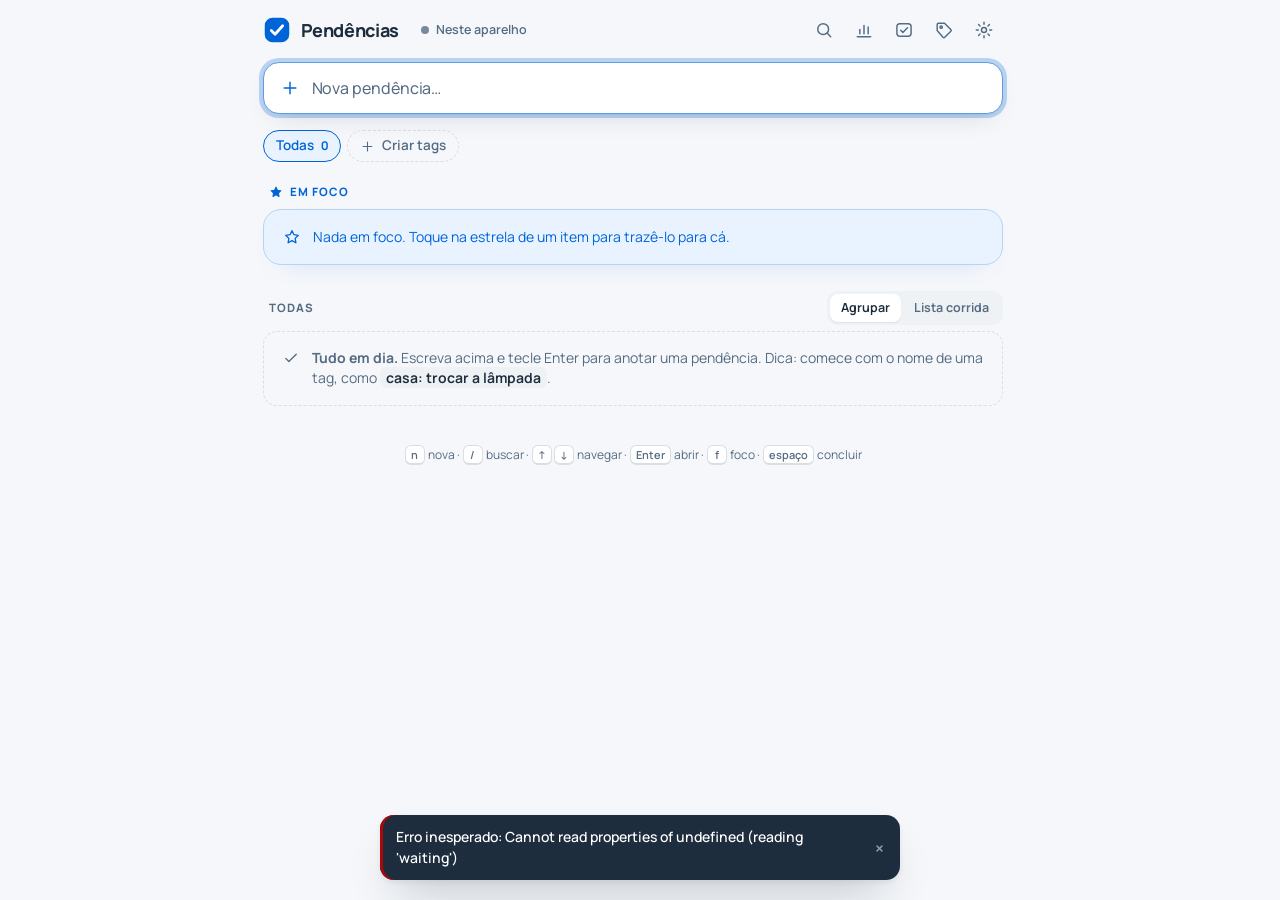
==== commit 67208f04: "Resumo e relatório de concluídas (v6)" ====
--- a/index.html
+++ b/index.html
@@ -38,6 +38,10 @@
       <symbol id="i-trash" viewBox="0 0 24 24"><path d="M4.5 7h15M10 7V4.8h4V7M6.5 7l.9 12.2c.1.8.7 1.3 1.5 1.3h6.2c.8 0 1.4-.5 1.5-1.3L17.5 7"/></symbol>
       <symbol id="i-x" viewBox="0 0 24 24"><path d="M6.5 6.5l11 11M17.5 6.5l-11 11"/></symbol>
       <symbol id="i-grip" viewBox="0 0 24 24"><circle cx="9" cy="7" r="1.2"/><circle cx="15" cy="7" r="1.2"/><circle cx="9" cy="12" r="1.2"/><circle cx="15" cy="12" r="1.2"/><circle cx="9" cy="17" r="1.2"/><circle cx="15" cy="17" r="1.2"/></symbol>
+      <symbol id="i-pencil" viewBox="0 0 24 24"><path d="M15.2 5.3l3.5 3.5M5 19l1-4.3L15.9 4.8a1.6 1.6 0 012.3 0l1 1a1.6 1.6 0 010 2.3L9.3 18 5 19z"/></symbol>
+      <symbol id="i-etapas" viewBox="0 0 24 24"><path d="M4 7l1.6 1.6L8.5 5.7M4 15l1.6 1.6 2.9-2.9M11.5 7.5H20M11.5 15.5H20"/></symbol>
+      <symbol id="i-chart" viewBox="0 0 24 24"><path d="M4 20h16M7 16.5v-5M12 16.5V6.5M17 16.5v-8"/></symbol>
+      <symbol id="i-copiar" viewBox="0 0 24 24"><rect x="8.5" y="8.5" width="11" height="11" rx="2.5"/><path d="M15.5 8.5V6.5a2 2 0 00-2-2h-7a2 2 0 00-2 2v7a2 2 0 002 2h2"/></symbol>
       <symbol id="i-chevron-up" viewBox="0 0 24 24"><path d="M6.5 14.5L12 9l5.5 5.5"/></symbol>
       <symbol id="i-plus"viewBox="0 0 24 24"><path d="M12 5v14M5 12h14"/></symbol>
       <symbol id="i-group" viewBox="0 0 24 24"><path d="M4 6h7M4 10.5h16M4 15h16M4 19.5h16" /></symbol>
@@ -61,6 +65,7 @@
         </button>
         <nav class="tools" aria-label="Ferramentas">
           <button class="icon-btn" id="btn-busca" type="button" title="Buscar ( / )" aria-label="Buscar"><svg><use href="#i-search"/></svg></button>
+          <button class="icon-btn" data-panel="resumo" type="button" title="Resumo" aria-label="Resumo"><svg><use href="#i-chart"/></svg></button>
           <button class="icon-btn" data-panel="concluidas" type="button" title="Concluídas" aria-label="Concluídas"><svg><use href="#i-done"/></svg></button>
           <button class="icon-btn" data-panel="tags" type="button" title="Tags" aria-label="Tags"><svg><use href="#i-tag"/></svg></button>
           <button class="icon-btn" data-panel="config" type="button" title="Configurações" aria-label="Configurações"><svg><use href="#i-gear"/></svg></button>
@@ -82,7 +87,7 @@
           <label class="capture-field" data-mode="busca" hidden>
             <svg class="capture-icon" aria-hidden="true"><use href="#i-search"/></svg>
             <input id="search-input" type="search" enterkeyhint="search"
-                   placeholder="Buscar em títulos e observações…" aria-label="Buscar">
+                   placeholder="Buscar em títulos e etapas…" aria-label="Buscar">
             <button class="capture-close" id="search-close" type="button" aria-label="Fechar busca"><svg><use href="#i-x"/></svg></button>
           </label>
         </form>
--- a/css/app.css
+++ b/css/app.css
@@ -40,6 +40,7 @@
   --ok-fg: #256f3a;  --ok-bg: #e7f4eb;
   --aviso-fg: #b34d00; --aviso-bg: #fff1e3;
   --espera-fg: #8a3fb0; --espera-bg: #f4ebfa;
+  --sunken: #f3f5f8; --sunken-line: #e3e7ec;   /* bloco rebaixado (Etapas) */
   --mark: #ffe7a3;
   --backdrop: rgb(29 45 62 / .35);
   --toast-bg: #1d2d3e;
@@ -59,6 +60,10 @@
   --c6-fg: #7a5230; --c6-bg: #ffffff;   /* marrom (era terracota) */
   --c7-fg: #b8336a; --c7-bg: #ffffff;   /* rosa */
   --c8-fg: #8a3fb0; --c8-bg: #ffffff;   /* violeta */
+  /* Chip de tag selecionado: fundo = tinta suave da cor da tag; texto/✓/borda na cor forte.
+     Verde-água e laranja escurecem um pouco só no texto do chip (AA sobre a tinta). */
+  --tag-tinta: 10%; --tag-tinta-base: #ffffff; --tag-selo-tinta: #ffffff;
+  --c2-chip: #0d7680; --c5-chip: #b34d00;
 
   --radius: 14px;
   --font: 'Manrope', ui-sans-serif, system-ui, -apple-system, 'Segoe UI', Roboto, sans-serif;
@@ -90,6 +95,7 @@
     --focus-line: #4a5a2a;
     --focus-ink: #c8f169;
     --focus-shadow: none;
+    --sunken: #1e2126; --sunken-line: #2c3036;
     --star: #c8f169;
     --danger: #ff8a80;
     --danger-ink: #1c1f24;
@@ -115,6 +121,8 @@
     --c6-fg: #d9b38c; --c6-bg: #2c3036;
     --c7-fg: #ff9ec4; --c7-bg: #2c3036;
     --c8-fg: #d4a5ff; --c8-bg: #2c3036;
+    --tag-tinta: 14%; --tag-tinta-base: #23272d; --tag-selo-tinta: #1c1f24;
+    --c2-chip: #6fd6d6; --c5-chip: #ffb36b;
   }
 }
 
@@ -139,6 +147,7 @@
   --focus-line: #4a5a2a;
   --focus-ink: #c8f169;
   --focus-shadow: none;
+  --sunken: #1e2126; --sunken-line: #2c3036;
   --star: #c8f169;
   --danger: #ff8a80;
   --danger-ink: #1c1f24;
@@ -164,17 +173,20 @@
   --c6-fg: #d9b38c; --c6-bg: #2c3036;
   --c7-fg: #ff9ec4; --c7-bg: #2c3036;
   --c8-fg: #d4a5ff; --c8-bg: #2c3036;
+  --tag-tinta: 14%; --tag-tinta-base: #23272d; --tag-selo-tinta: #1c1f24;
+  --c2-chip: #6fd6d6; --c5-chip: #ffb36b;
 }
 
 [data-cor="c1"] { --fg: var(--c1-fg); --tbg: var(--c1-bg); }
-[data-cor="c2"] { --fg: var(--c2-fg); --tbg: var(--c2-bg); }
+[data-cor="c2"] { --fg: var(--c2-fg); --tbg: var(--c2-bg); --fg-chip: var(--c2-chip); }
 [data-cor="c3"] { --fg: var(--c3-fg); --tbg: var(--c3-bg); }
 [data-cor="c4"] { --fg: var(--c4-fg); --tbg: var(--c4-bg); }
-[data-cor="c5"] { --fg: var(--c5-fg); --tbg: var(--c5-bg); }
+[data-cor="c5"] { --fg: var(--c5-fg); --tbg: var(--c5-bg); --fg-chip: var(--c5-chip); }
 [data-cor="c6"] { --fg: var(--c6-fg); --tbg: var(--c6-bg); }
 [data-cor="c7"] { --fg: var(--c7-fg); --tbg: var(--c7-bg); }
 [data-cor="c8"] { --fg: var(--c8-fg); --tbg: var(--c8-bg); }
 [data-cor="nenhuma"] { --fg: var(--muted-ui); --tbg: var(--surface-2); }
+[data-cor="espera"] { --fg: var(--espera-fg); --tbg: var(--espera-bg); }
 
 /* ------------------------------------------------------------------ base */
 
@@ -455,6 +467,10 @@
 }
 .is-done .title-text { background-size: 100% 1.4px; color: var(--done); }
 .line-tags { display: flex; gap: 4px; flex: none; }
+/* Bolinhas de tag: só no celular compacto (≤ 600 px); no desktop vale o rótulo escrito. */
+.line-dots { display: none; gap: 3px; flex: none; }
+.line-dot { width: 9px; height: 9px; border-radius: 50%; background: var(--fg); }
+.so-celular { display: none; }
 .line-tags:empty { display: none; }
 .tag {
   display: inline-flex; align-items: center;
@@ -477,6 +493,7 @@
 .meta-item { display: inline-flex; align-items: center; gap: 4px; white-space: nowrap; }
 .meta-item svg { width: 14px; height: 14px; stroke-width: 1.9; }
 .meta-espera { color: var(--espera-fg); }
+.meta-espera-alerta { color: var(--danger); font-weight: 700; }
 .prazo-hoje { color: var(--warn); }
 .prazo-vencido { color: var(--danger); }
 .meta-trecho {
@@ -502,8 +519,8 @@
 }
 .anim-foco .star svg { animation: pop-estrela .5s var(--ease-pop); }
 
-/* Item expandido: a linha de cima continua mostrando o título (toque nela recolhe) e ganha o
-   botão "Fechar"; o título editável é o primeiro campo do detalhe. */
+/* Item expandido. Cabeçalho: título (toque recolhe) + lápis (editar no lugar) + estrela + ⌃.
+   Detalhe: ETAPAS → TAGS → Prazo/Aguardando → Excluir, com divisória fina entre seções. */
 .row.is-open {
   background: var(--surface);
   box-shadow: var(--shadow-2);
@@ -513,40 +530,54 @@
 .section-focus .row.is-open { margin: 6px 0; }
 .row.is-open > .line { border-radius: 11px 11px 0 0; min-height: 46px; }
 .row.is-open .line-main { min-height: 46px; }
-.row.is-open .title { white-space: normal; font-weight: 650; }
+.row.is-open .title { white-space: normal; font-weight: 650; line-height: 1.45; }
 .row.is-open .line-tags, .row.is-open .meta { display: none; }
 
-.fechar {
+/* Botões do cabeçalho do item aberto */
+.editar, .fechar {
   display: none; place-items: center;
   width: 36px; height: 32px; flex: none;
   color: var(--text-2);
   border-radius: 10px;
 }
+.editar svg { width: 17px; height: 17px; }
 .fechar svg { width: 20px; height: 20px; }
-.fechar:hover { background: var(--surface-2); color: var(--text); }
-.row.is-open .fechar { display: grid; }
+.editar:hover, .fechar:hover { background: var(--surface-2); color: var(--text); }
+.row.is-open:not(.is-editing) .editar, .row.is-open .fechar { display: grid; }
+
+/* Título em edição: mesmo lugar, mesma fonte do título do cabeçalho */
+.title-edit {
+  display: none; flex: 1; min-width: 0;
+  margin: 6px 0 6px -3px; padding: 3px 6px;
+  font: inherit; font-weight: 650; line-height: 1.45; letter-spacing: -.005em;
+  color: var(--text); background: var(--surface);
+  border: 1px solid var(--accent); border-radius: 8px;
+  box-shadow: 0 0 0 3px var(--ring);
+  resize: none; overflow: hidden; outline: 0;
+}
+.row.is-editing .line-main { display: none; }
+.row.is-editing .title-edit { display: block; }
 
 .detail {
-  padding: 2px 14px 14px 40px;
+  padding: 0 14px 14px 40px;
   animation: abrir .26s var(--ease);
 }
-.d-field { display: grid; gap: 4px; margin-bottom: 10px; cursor: text; }
-.d-title {
-  display: block; width: 100%;
-  padding: 7px 10px;
-  font-size: 15.5px; font-weight: 600; letter-spacing: -.005em; line-height: 1.4;
-  border: 1px solid var(--line); border-radius: 10px; background: var(--surface);
-  resize: none; overflow: hidden;
-  transition: border-color .15s, box-shadow .15s;
-}
-.d-title:hover { border-color: var(--muted-ui); }
-.d-title:focus { border-color: var(--accent); box-shadow: 0 0 0 3px var(--ring); }
-
-.obs-list { list-style: none; margin: 4px 0 6px; padding: 0; }
+.d-sec { padding: 16px 0; border-top: 1px solid var(--line-soft); }
+.d-sec:first-child { border-top: 0; padding-top: 4px; }
+.d-sec:last-child { padding-bottom: 0; }
+.d-cab { display: flex; align-items: baseline; gap: 8px; margin-bottom: 8px; }
+.d-label { font-size: 11.5px; font-weight: 750; letter-spacing: .08em; text-transform: uppercase; color: var(--muted); }
+.d-cont { font-size: 12px; font-weight: 700; color: var(--muted); }
+
+/* ETAPAS: bloco rebaixado; o campo "Nova etapa" é a última linha do bloco */
+.etapas { background: var(--sunken); border-radius: 10px; padding: 0 10px; }
+.etapas:has(.obs-new :focus) { box-shadow: 0 0 0 3px var(--ring); }
+.obs-list { list-style: none; margin: 0; padding: 0; }
 .obs {
-  display: grid; grid-template-columns: 24px 40px 1fr 28px; align-items: start; gap: 4px;
-  padding: 3px 0;
+  display: grid; grid-template-columns: 24px 1fr 28px; align-items: start; gap: 6px;
+  padding: 7px 0;
   font-size: 14px; line-height: 1.45;
+  border-bottom: 1px solid var(--sunken-line);
 }
 .obs-tipo {
   display: grid; place-items: center;
@@ -563,8 +594,25 @@
 .obs-tipo:hover svg { border-color: var(--accent); }
 .obs-ok .obs-tipo svg { background: var(--accent); border-color: var(--accent); stroke: var(--accent-ink); }
 .obs-ok .obs-texto { color: var(--text-2); }
-.obs-data { padding-top: 1px; font-size: 12.5px; font-weight: 650; color: var(--muted); }
-.obs-texto { overflow-wrap: anywhere; }
+/* Texto da etapa: tocar edita no lugar. Padding + margem negativa = área de toque maior sem mexer
+   no layout; no desktop, cursor de texto e contorno sutil no hover indicam que é editável. */
+.obs-texto {
+  overflow-wrap: anywhere;
+  margin: -3px -6px; padding: 3px 6px;
+  border-radius: 7px;
+  cursor: text;
+  transition: box-shadow .15s;
+}
+@media (hover: hover) { .obs-texto:hover { box-shadow: inset 0 0 0 1px var(--muted-ui); } }
+.obs-edit {
+  display: block; width: auto; min-width: 0;
+  margin: -3px -6px; padding: 2px 5px;
+  font: inherit; line-height: inherit; color: var(--text);
+  background: var(--surface);
+  border: 1px solid var(--accent); border-radius: 7px;
+  box-shadow: 0 0 0 3px var(--ring);
+  resize: none; overflow: hidden; outline: 0;
+}
 .obs-x {
   display: grid; place-items: center; width: 26px; height: 22px;
   color: var(--muted-ui); border-radius: 7px; opacity: 0;
@@ -575,26 +623,20 @@
 .obs-x:hover { background: var(--danger-soft); color: var(--danger); }
 @media (hover: none) { .obs-x { opacity: 1; } }
 
-.obs-new {
-  display: flex; align-items: center; gap: 8px;
-  height: 38px; padding: 0 10px;
-  margin-left: -10px;
-  background: var(--surface-2);
-  border-radius: 10px;
-  border: 1px solid transparent;
-  transition: border-color .15s, background .15s, box-shadow .15s;
-  cursor: text;
-}
-.obs-new svg { width: 16px; height: 16px; color: var(--muted); }
-.obs-new input { flex: 1; min-width: 0; border: 0; outline: 0; background: transparent; font-size: 14.5px; }
+.obs-new { display: flex; align-items: center; gap: 8px; height: 40px; cursor: text; }
+.obs-new svg { width: 16px; height: 16px; color: var(--muted); flex: none; }
+.obs-new input { flex: 1; min-width: 0; height: 100%; border: 0; outline: 0; background: transparent; font-size: 14.5px; color: var(--text); }
 .obs-new input::placeholder { color: var(--muted); }
-.obs-new:focus-within { background: var(--surface); border-color: color-mix(in srgb, var(--accent) 45%, var(--line)); box-shadow: 0 0 0 3px var(--ring); }
-
-.d-tags { display: flex; flex-wrap: wrap; align-items: center; gap: 6px; margin: 14px 0 0; }
-.d-label { font-size: 11.5px; font-weight: 750; letter-spacing: .08em; text-transform: uppercase; color: var(--muted); margin-right: 4px; }
+
+/* TAGS: compactas (marcadas + "+ Tag"); a lista completa abre no lugar */
+.d-tags { display: flex; flex-wrap: wrap; align-items: center; gap: 6px; }
 .d-tags .chip { background: transparent; }
-
-.d-foot { display: flex; flex-wrap: wrap; align-items: center; gap: 8px; margin-top: 14px; padding-top: 12px; border-top: 1px solid var(--line-soft); }
+.tags-lista { display: flex; flex-wrap: wrap; gap: 6px; flex-basis: 100%; }
+.d-tags.is-aberta > .btn { margin-top: 6px; }
+
+/* Prazo / Aguardando e Excluir */
+.d-foot { display: flex; flex-wrap: wrap; align-items: center; gap: 8px; }
+.d-fim { display: flex; justify-content: flex-end; padding-top: 12px; }
 .spacer { flex: 1; }
 .pill-group { display: inline-flex; align-items: center; }
 .pill {
@@ -903,20 +945,30 @@
   .check, .star { height: var(--row-h); width: 40px; }
   .line-main { flex-wrap: wrap; align-content: center; row-gap: 3px; column-gap: 8px; padding: 7px 2px; }
   .title { flex: 1 1 100%; white-space: normal; display: -webkit-box; -webkit-line-clamp: 2; -webkit-box-orient: vertical; line-height: 1.35; }
+  .row.is-open .title { display: block; -webkit-line-clamp: unset; line-height: 1.45; } /* aberto: título inteiro */
   .line-tags { order: 2; }
   .meta { order: 3; margin-left: 0; padding-left: 0; gap: 10px; font-size: 12px; }
   .tag { height: 19px; font-size: 11px; }
-  .meta-rotulo { display: none; }
   .meta-trecho { max-width: 60vw; }
 
   .row.is-open { margin: 8px -4px; }
   .detail { padding: 0 12px 14px 14px; }
-  .fechar { width: 44px; height: var(--row-h); }
+  .editar, .fechar { width: 44px; height: var(--row-h); }
   .fechar svg { width: 22px; height: 22px; }
-  .obs { grid-template-columns: 26px 42px 1fr 30px; padding: 5px 0; font-size: 14.5px; }
+  .editar svg { width: 19px; height: 19px; }
+  .d-sec { padding: 20px 0; }
+  .d-sec:first-child { padding-top: 6px; }
+  .obs { grid-template-columns: 26px 1fr 32px; padding: 9px 0; font-size: 14.5px; }
   .obs-tipo { width: 26px; height: 26px; }
-  .obs-x { width: 30px; height: 26px; }
-  .obs-new { margin-left: 0; height: 44px; }
+  .obs-x { width: 32px; height: 28px; margin-top: -2px; }
+  .obs-new { height: 46px; }
+  /* Alvo de toque confortável: o texto ocupa a altura toda da linha (≥ 44 px), sem sobrepor a
+     etapa vizinha; ○ e × alinhados à primeira linha do texto. */
+  .obs { padding: 0; }
+  .obs-texto { margin: 0 -6px; padding: 12px 6px; }
+  .obs-tipo { margin-top: 10px; }
+  .obs-x { margin-top: 8px; }
+  .obs-edit { margin: 8px -6px; padding: 3px 5px; }
   .pill, .link-danger, .btn-sm { height: 38px; }
 
   /* Painel como folha de baixo */
@@ -941,6 +993,48 @@
   .toasts { bottom: calc(14px + env(safe-area-inset-bottom)); }
 }
 
+/* ------------------------------------------------------------------ celular compacto (≤ 600 px)
+   Mais itens na primeira tela: bolinha de tag no lugar do rótulo, 2ª linha só com informação
+   (etapas, prazo, aguardando), título um degrau menor; alvos de toque continuam ≥ 44 px. */
+@media (max-width: 600px) {
+  :root { --row-h: 44px; }
+  .check, .star { width: 44px; }
+  .line-main { padding: 5px 2px; column-gap: 7px; row-gap: 1px; align-items: flex-start; }
+  .line-dots { display: inline-flex; margin-top: 5px; }
+  .line-dots[hidden] { display: none; }
+  .title { flex: 1 1 0; font-size: 14.5px; line-height: 1.3; }
+  .line-tags { display: none; }
+  .meta { flex-basis: 100%; font-size: 12px; line-height: 1.25; }
+  .row.is-open .line-dots { display: none; }
+
+  /* Cabeçalho: 5 ferramentas de 44 × 44 cabem em 360 px só com o símbolo da marca
+     (o nome continua no aria-label do link). */
+  .brand-name { display: none; }
+  .bar { gap: 4px; }
+  .icon-btn { width: 44px; height: 44px; }
+
+  /* Respiros fixos acima da lista, mais justos (os alvos de toque não mudam) */
+  .bar { height: 52px; }
+  .capture { padding-bottom: 8px; }
+  .capture-field { height: 46px; }
+  .chips { margin-bottom: 10px; }
+  .section { margin-bottom: 14px; }
+  .section-title { margin-bottom: 4px; }
+  .section-head { margin-bottom: 2px; }
+  .section-focus .zone { padding: 2px; border-radius: 14px; }
+  .seg button { height: 26px; }
+  .row.is-open .title { font-size: 15px; }
+
+  /* "Em foco" vazio: uma linha fina em vez do cartão */
+  .section-focus.is-vazio { margin-bottom: 10px; }
+  .section-focus.is-vazio .section-title { display: none; }
+  .section-focus.is-vazio .zone { background: none; border: 0; box-shadow: none; padding: 0; }
+  .section-focus.is-vazio .empty { padding: 2px 6px; gap: 6px; font-size: 13px; color: var(--muted); }
+  .section-focus.is-vazio .empty svg { width: 15px; height: 15px; color: var(--star); margin-top: 1px; }
+  .so-desktop { display: none; }
+  .so-celular { display: inline; }
+}
+
 @media (prefers-reduced-motion: reduce) {
   *, *::before, *::after {
     animation-duration: .01ms !important;
@@ -953,3 +1047,144 @@
 /* Configurações → Aplicativo */
 .card-row-acao { margin-top: 10px; font-size: 14px; font-weight: 600; color: var(--accent); }
 .card-row-acao .btn { margin: 0; }
+
+/* Seletores de tag (tags do item aberto e filtros por tag): a seleção fala a cor da tag,
+   nunca o azul do acento. Selecionado: tinta da tag, texto/borda 1.5px na cor forte, ✓ no lugar
+   da bolinha, peso 600. Não selecionado: transparente, borda neutra, texto secundário. */
+.chip.chip-tag { font-weight: 500; color: var(--text-2); background: transparent; border-color: var(--line); }
+.chip-tag .chip-check { display: none; width: 13px; height: 13px; stroke: var(--fg-chip, var(--fg)); stroke-width: 3; }
+.chip.chip-tag[aria-pressed="true"] {
+  --tinta: color-mix(in srgb, var(--fg) var(--tag-tinta), var(--tag-tinta-base));
+  background: var(--tinta);
+  color: var(--fg-chip, var(--fg));
+  border-color: var(--fg);
+  box-shadow: inset 0 0 0 .5px var(--fg); /* 1px de borda + .5px = 1.5px, sem mexer no tamanho */
+  font-weight: 600;
+}
+.chip.chip-tag[aria-pressed="true"] .dot { display: none; }
+.chip.chip-tag[aria-pressed="true"] .chip-check { display: block; }
+.chip.chip-tag[aria-pressed="true"] .chip-n { color: inherit; }
+.chip-tag .chip-pos { background: var(--fg); color: var(--tag-selo-tinta); }
+
+.chip-tag .chip-icone { width: 14px; height: 14px; color: var(--fg); stroke-width: 2.2; }
+.chip.chip-tag[aria-pressed="true"] .chip-icone { display: none; }
+
+/* ------------------------------------------------------------------ Resumo / Relatório */
+.panel[data-painel="resumo"] { width: min(720px, 100vw); }
+
+.res-abas { display: flex; gap: 2px; padding: 3px; margin: 4px 0 20px; background: var(--surface-2); border-radius: 11px; }
+.res-abas [role="tab"] { flex: 1; height: 38px; font-size: 14px; font-weight: 650; color: var(--text-2); border-radius: 9px; transition: background .15s, color .15s; }
+.res-abas [role="tab"][aria-selected="true"] { background: var(--surface); color: var(--text); box-shadow: var(--shadow-1); }
+
+/* 1) Números */
+.res-numeros { display: grid; grid-template-columns: repeat(3, 1fr); gap: 10px; margin-bottom: 28px; }
+.res-cartao {
+  display: flex; flex-direction: column; align-items: flex-start; justify-content: space-between; gap: 6px;
+  min-height: 86px; padding: 14px 14px 12px;
+  text-align: left; background: var(--surface-2); border-radius: 14px;
+  transition: box-shadow .15s;
+}
+.res-cartao:hover { box-shadow: inset 0 0 0 1.5px var(--muted-ui); }
+.res-cartao-n { font-size: 28px; font-weight: 750; line-height: 1; color: var(--text); }
+.res-cartao-r { font-size: 12.5px; font-weight: 650; line-height: 1.3; color: var(--text-2); }
+.res-cartao.is-alerta { background: var(--danger-soft); }
+.res-cartao.is-alerta .res-cartao-n { color: var(--danger); }
+
+/* Blocos */
+.res-bloco { margin-bottom: 28px; }
+.res-vazio { margin: 0; padding: 6px 2px; font-size: 14px; color: var(--muted); }
+
+/* 2) Abertas por tag */
+.res-barras { display: grid; gap: 2px; }
+.res-barra {
+  display: grid; grid-template-columns: minmax(72px, 150px) 1fr auto; align-items: center; gap: 12px;
+  width: 100%; min-height: 44px; padding: 8px 10px;
+  text-align: left; border-radius: 10px;
+}
+button.res-barra:hover { background: var(--surface-2); }
+.res-barra-nome { font-size: 14px; font-weight: 600; color: var(--text); overflow: hidden; text-overflow: ellipsis; white-space: nowrap; }
+.res-barra-trilho { display: flex; height: 12px; overflow: hidden; background: var(--line-soft); border-radius: 6px; }
+.res-barra-cheia { background: var(--fg); }
+.res-barra-espera { background: color-mix(in srgb, var(--fg) 40%, var(--surface)); }
+.res-barra-n { font-size: 14px; font-weight: 700; color: var(--text); white-space: nowrap; }
+.res-barra-n small { font-size: 12px; font-weight: 600; color: var(--text-2); }
+.res-legenda { display: flex; align-items: center; gap: 6px; margin: 10px 0 0; padding: 0 10px; font-size: 12px; color: var(--muted); }
+.res-leg { display: inline-block; width: 10px; height: 10px; border-radius: 3px; }
+.res-leg-cheia { background: var(--text-2); }
+.res-leg-espera { margin-left: 10px; background: color-mix(in srgb, var(--text-2) 40%, var(--surface)); }
+.res-nota { margin: 4px 0 0; padding: 0 10px; font-size: 12px; color: var(--muted); }
+
+/* 3) e 4) Listas de itens */
+.res-lista { list-style: none; margin: 0; padding: 0; }
+.res-item {
+  display: flex; align-items: center; gap: 10px;
+  width: 100%; min-height: 44px; padding: 8px 10px;
+  text-align: left; border-radius: 10px;
+}
+.res-item:hover { background: var(--surface-2); }
+.res-pontos { display: inline-flex; gap: 3px; flex: none; }
+.res-item-t { flex: 1; min-width: 0; font-size: 14.5px; color: var(--text); overflow-wrap: anywhere; }
+.res-item-d { flex: none; font-size: 12.5px; font-weight: 650; color: var(--text-2); }
+.res-item-d.is-alerta, .res-grupo-t.is-alerta { color: var(--danger); }
+.res-item-d.is-hoje, .res-grupo-t.is-hoje { color: var(--warn); }
+.res-grupo + .res-grupo { margin-top: 14px; }
+.res-grupo-t { margin: 0 0 2px; padding: 0 10px; font-size: 13px; font-weight: 700; color: var(--text-2); }
+.res-mais { margin: 2px 0 0; padding: 0 10px; font-size: 12.5px; color: var(--muted); }
+
+/* Relatório */
+.rel-filtros { display: grid; gap: 10px; margin-bottom: 16px; }
+.rel-linha { display: flex; flex-wrap: wrap; gap: 6px; }
+.rel-datas { display: grid; grid-template-columns: 1fr 1fr; gap: 10px; }
+.rel-topo {
+  display: flex; flex-wrap: wrap; align-items: center; justify-content: space-between; gap: 10px;
+  margin-bottom: 18px; padding: 12px 0;
+  border-top: 1px solid var(--line-soft); border-bottom: 1px solid var(--line-soft);
+}
+.rel-totais { margin: 0; font-size: 13.5px; color: var(--text-2); }
+.rel-totais strong { color: var(--text); }
+.rel-topo .rel-copiar { margin: 0; }
+.rel-grupo { margin-bottom: 24px; }
+.rel-grupo-t { display: flex; align-items: center; gap: 8px; margin: 0 0 8px; font-size: 16px; font-weight: 750; }
+.rel-grupo-t .line-dot { width: 10px; height: 10px; }
+.rel-sec + .rel-sec { margin-top: 12px; }
+.rel-sec-t { margin: 0 0 2px; font-size: 11.5px; font-weight: 750; letter-spacing: .08em; text-transform: uppercase; color: var(--muted); }
+.rel-lista { list-style: none; margin: 0; padding: 0; }
+.rel-item { padding: 7px 0; border-bottom: 1px solid var(--line-soft); }
+.rel-item:last-child { border-bottom: 0; }
+.rel-item-l { display: flex; align-items: baseline; justify-content: space-between; gap: 10px; }
+.rel-item-t { font-size: 14.5px; color: var(--text); overflow-wrap: anywhere; }
+.rel-item-d { flex: none; font-size: 12.5px; font-weight: 600; color: var(--text-2); }
+.rel-etapas { display: grid; gap: 2px; list-style: none; margin: 4px 0 2px; padding: 0 0 0 4px; font-size: 13px; color: var(--text-2); }
+.rel-etapa-m { display: inline-block; width: 18px; color: var(--muted); }
+.rel-etapas .is-ok .rel-etapa-m { color: var(--accent); }
+
+@media (max-width: 640px) {
+  /* Celular: tela cheia, com "Fechar" (×) no cabeçalho do painel */
+  .panel[data-painel="resumo"] { height: 100dvh; max-height: 100dvh; border-radius: 0; border-top: 0; }
+  .panel[data-painel="resumo"] .panel-grab { display: none; }
+  .panel[data-painel="resumo"] .panel-head { padding-top: calc(12px + env(safe-area-inset-top)); }
+  /* Alvos de toque ≥ 44 px dentro do painel */
+  .res-abas [role="tab"] { height: 44px; }
+  .rel-linha .chip, .rel-topo .rel-copiar { min-height: 44px; }
+  .res-numeros { gap: 8px; }
+  .res-cartao { min-height: 82px; padding: 12px 10px 10px; }
+  .res-cartao-n { font-size: 24px; }
+  .res-cartao-r { font-size: 11.5px; }
+  .res-barra { grid-template-columns: 82px 1fr auto; gap: 8px; padding: 8px 6px; }
+  .res-item { padding: 8px 6px; }
+  .rel-item-l { flex-direction: column; gap: 1px; }
+  .rel-datas { grid-template-columns: 1fr; }
+}
+
+/* Impressão (Ctrl+P → PDF): só o conteúdo do painel aberto, sem cabeçalho, abas e filtros. */
+@media print {
+  body { background: #fff; color: #000; }
+  body > .app, .toasts, .panel-grab, .panel-head, .res-abas, .rel-filtros, .rel-copiar { display: none !important; }
+  .panel, .panel[open] {
+    position: static; display: block; width: auto; height: auto; max-width: none; max-height: none;
+    border: 0; box-shadow: none; animation: none; background: #fff; color: #000;
+  }
+  .panel::backdrop { display: none; }
+  .panel-body { overflow: visible; padding: 0; }
+  .rel-grupo { break-inside: avoid; }
+}
